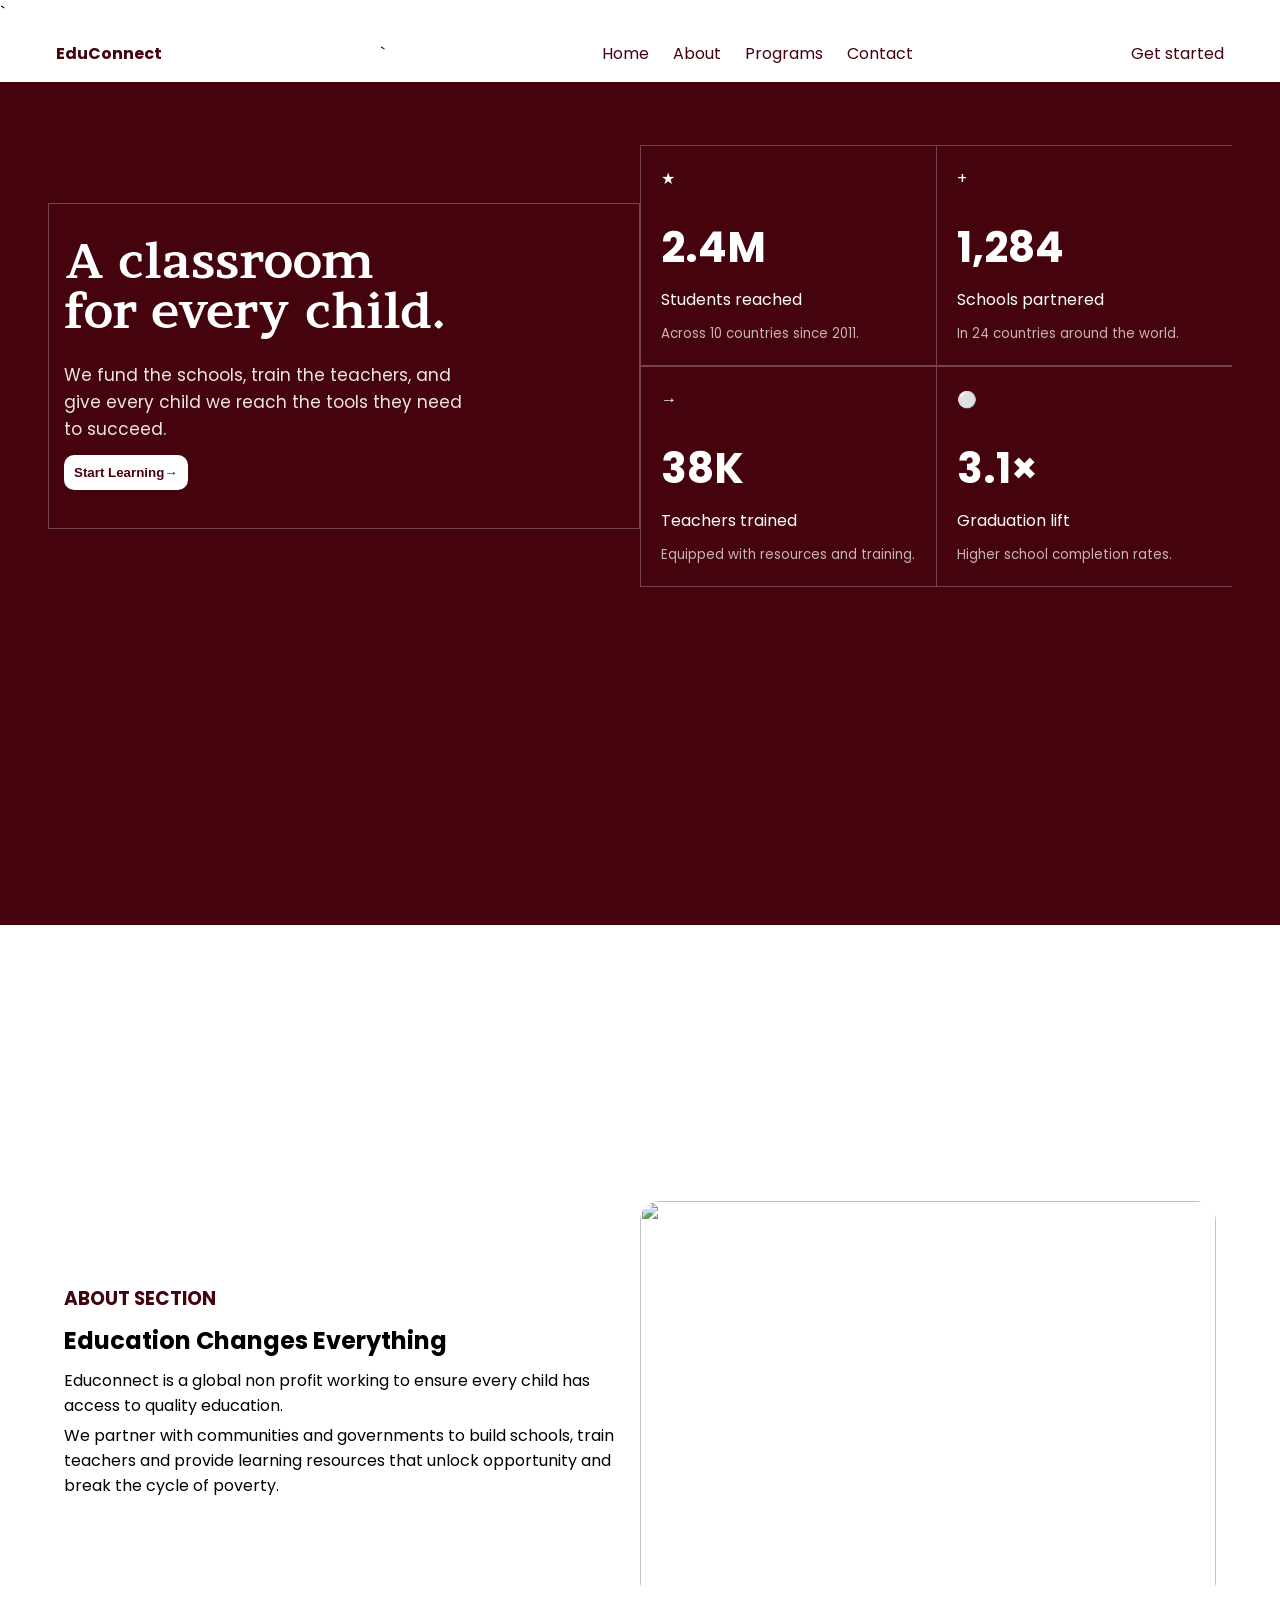
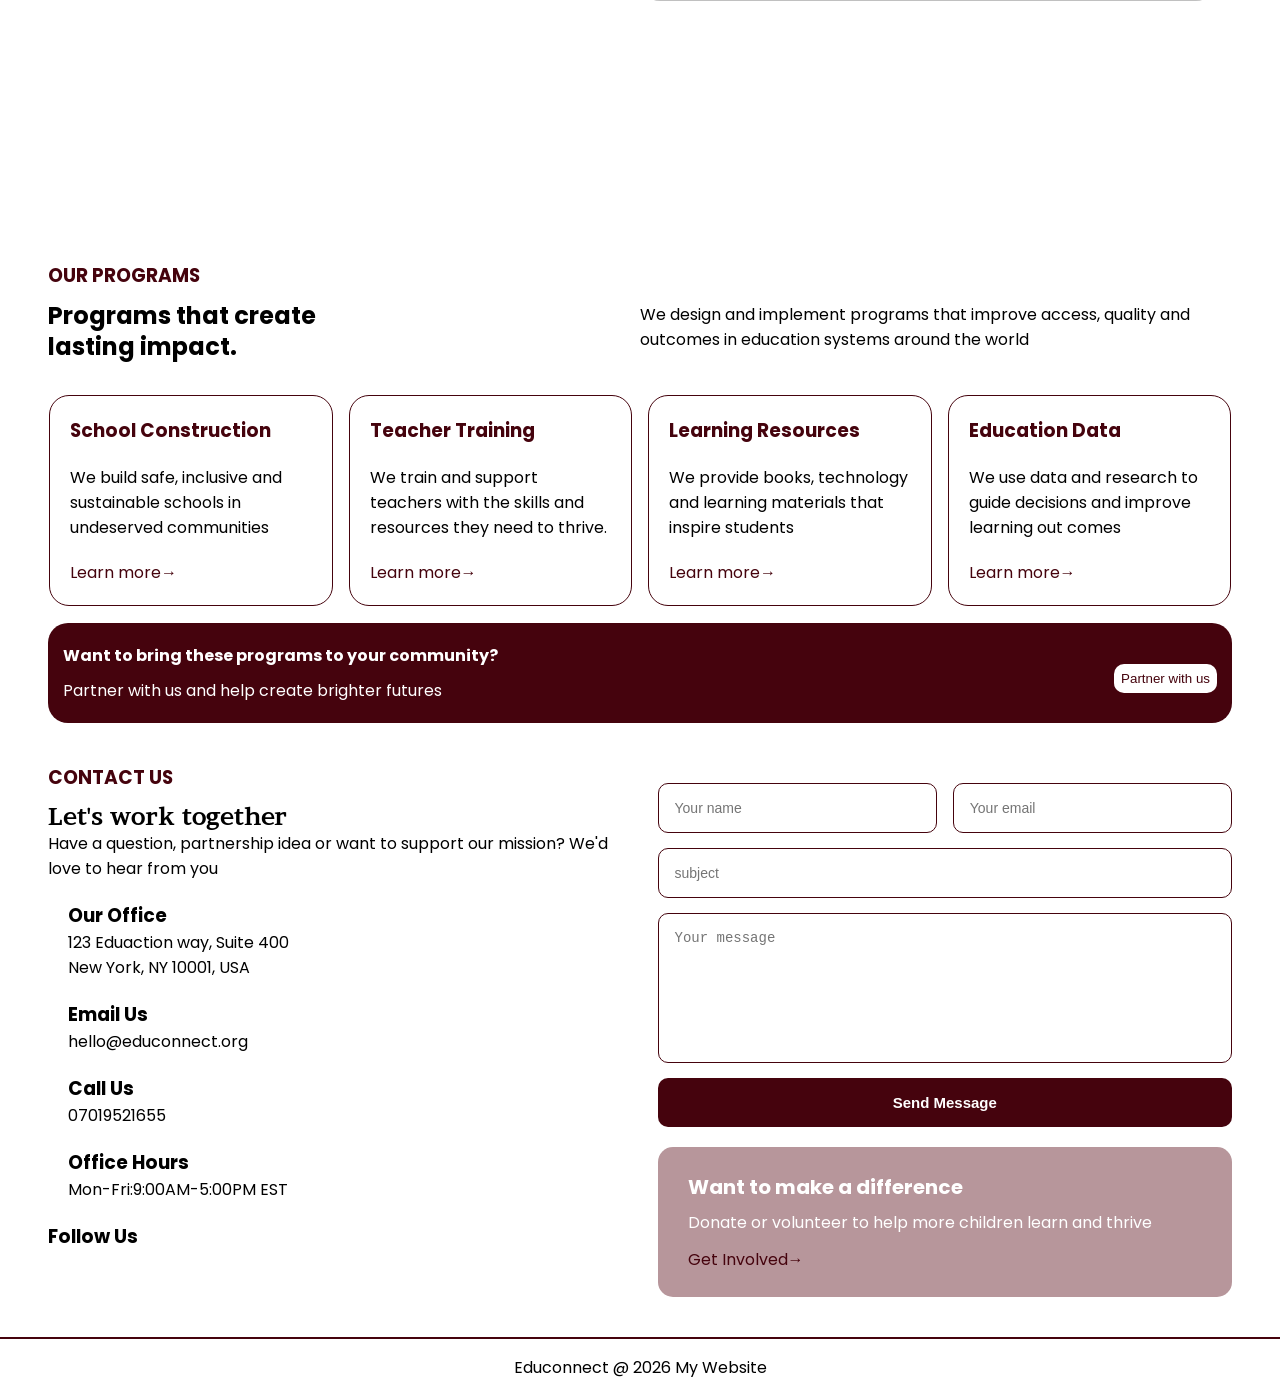
==== index.html @ 4b8af7e7 "finished the entire website" ====
<!DOCTYPE html>
<html lang="en">

<head>
    <link rel="stylesheet" href="https://cdnjs.cloudflare.com/ajax/libs/font-awesome/7.3.1/css/all.min.css"
        integrity="sha512-QeR2VH+lsBE5LSAe1Q5EnTBbe7XTBubt8dG93Y7gidSgdMCr8nVqKcfKAMyN96SV8KDbZVTDXChatu5G2KQGzg=="
        crossorigin="anonymous" referrerpolicy="no-referrer">
    <link rel="preconnect" href="https://fonts.googleapis.com">
    <link rel="preconnect" href="https://fonts.gstatic.com" crossorigin>
    <link
        href="https://fonts.googleapis.com/css2?family=Brawler:wght@400;700&family=Poppins:ital,wght@0,100;0,200;0,300;0,400;0,500;0,600;0,700;0,800;0,900;1,100;1,200;1,300;1,400;1,500;1,600;1,700;1,800;1,900&family=Roboto:ital,wght@0,100..900;1,100..900&display=swap"
        rel="stylesheet">
    <meta charset="UTF-8">
    <meta name="viewport" content="width=device-width, initial-scale=1.0">
    <link rel="stylesheet" href="style.css">
    <title>Education Landing page</title>
</head>

<body>`
    <!-- Header section -->
    <header class="header">
        <div class="container">

            <div class="content">

                <a href="#" class="logo">EduConnect</a>

`
                <nav>
                    <ul class="nav-links">
                        <li><a href="#home">Home</a></li>
                        <li><a href="#about">About</a></li>
                        <li><a href="#programs">Programs</a></li>
                        <li><a href="#contact">Contact</a></li>
                    </ul>

                </nav>

                <button class="menu-icon">menu</button>


                <div class="nav-button"><a href="https://wa.me/2347019521655" target="_blank">Get started</a></div>
            </div>


        </div>
    </header>

    <main>

        <section id="home" class="hero">


            <!-- <hr> -->

            <div class="hero-content">

                <div class="hero-text">

                    <h1>
                        A classroom<br>
                        for every child.
                    </h1>

                    <p>
                        We fund the schools, train the teachers,
                        and give every child we reach the tools
                        they need to succeed.
                    </p>

                    <button class="main-button"><a href="https://wa.me/2347019521655" target="_blank">Start
                            Learning→</a></button>

                </div>



                <div class="stats">

                    <div class="stat">
                        <span class="icon">★</span>
                        <h2>2.4M</h2>
                        <p>Students reached</p>
                        <small>Across 10 countries since 2011.</small>
                    </div>

                    <div class="stat">
                        <span class="icon">+</span>
                        <h2>1,284</h2>
                        <p>Schools partnered</p>
                        <small>In 24 countries around the world.</small>
                    </div>

                    <div class="stat">
                        <span class="icon">→</span>
                        <h2>38K</h2>
                        <p>Teachers trained</p>
                        <small>Equipped with resources and training.</small>
                    </div>

                    <div class="stat">
                        <span class="icon">⚪</span>
                        <h2>3.1×</h2>
                        <p>Graduation lift</p>
                        <small>Higher school completion rates.</small>
                    </div>

                </div>

            </div>

        </section>


        <section id="about" class="about">

            <Div class="aboutcontent">

                <h3>ABOUT SECTION</h3>

                <h1>Education Changes Everything</h1>
                <p class="ptag">
                    Educonnect is a global non profit working to ensure every child
                    has access to quality education.
                </p>

                <p class="tag">
                    We partner with communities and governments to build schools,
                    train teachers and provide learning resources that unlock
                    opportunity and break the cycle of poverty.
                </p>
            </Div>
            <div class="aboutimage">
                <img src="https://images.pexels.com/photos/30105084/pexels-photo-30105084.jpeg" alt="">
                <div class="orangecircle" alt="classroom"></div>
            </div>
        </section>

        <section id="programs" class="prog">
            <div class="grams">
                <div class="programcontent">
                    <h3>OUR PROGRAMS</h3>
                    <h1>Programs that create<br>lasting impact.</h1>
                </div>

                <div class="para">We design and implement programs that improve access, quality and outcomes in
                    education systems around the world</div>

            </div>
            <div class="flag">
                <div class="flags">

                    <i class="fa-solid fa-house"></i>
                    <h3>School Construction</h3>
                    <p>We build safe, inclusive and sustainable schools in undeserved communities </p>
                    <a href="">Learn more→</a>
                </div>

                <div class="flags">
                    <i class="fa-solid fa-user"></i>
                    <h3>Teacher Training</h3>
                    <p>We train and support teachers with the skills and resources they need to thrive.</p>
                    <a href="">Learn more→</a>
                </div>

                <div class="flags">
                    <i class="fa-solid fa-book"></i>
                    <h3>Learning Resources</h3>
                    <p>We provide books, technology and learning materials that inspire students</p>
                    <a href="">Learn more→</a>
                </div>

                <div class="flags">
                    <i class="fa-solid fa-chart-line"></i>
                    <h3>Education Data</h3>
                    <p>We use data and research to guide decisions and improve learning out comes</p>
                    <a href="">Learn more→</a>
                </div>
            </div>

            <div class="nelson">
                <div class="els">
                    <i class="fa-solid fa-child"></i>
                    <div class="nel">
                        <h4>Want to bring these programs to your community?</h4>
                        <p>Partner with us and help create brighter futures</p>
                    </div>
                </div>


                <button><a href="">Partner with us</a></button>


            </div>
        </section>

        <section id="contact" class="contact">
            <div class="act">
                <div class="tact">
                    <h3>CONTACT US</h3>
                    <h1>Let's work together</h1>
                    <p>Have a question, partnership idea or want to support our mission? We'd love to hear from you</p>
                </div>
                <div class="tac">
                    <i class="fa-solid fa-location-dot"></i>
                    <div class="cat">
                        <h3>Our Office</h3>
                        <p>123 Eduaction way, Suite 400<br> New York, NY 10001, USA</p>
                    </div>
                </div>

                <div class="tac">
                    <i class="fa-solid fa-envelope"></i>
                    <div class="cat">
                        <h3>Email Us</h3>
                        <p>hello@educonnect.org</p>
                    </div>
                </div>

                <div class="tac">
                    <i class="fa-solid fa-phone"></i>
                    <div class="cat">
                        <h3>Call Us</h3>
                        <p>07019521655</p>
                    </div>
                </div>

                <div class="tac">
                    <i class="fa-solid fa-clock"></i>
                    <div class="cat">
                        <h3>Office Hours</h3>
                        <p>Mon-Fri:9:00AM-5:00PM EST</p>
                    </div>
                </div>

                <div class="tac">
                    <div class="cat">
                        <h3>Follow Us</h3>
                    </div>
                    <div>
                        <i class="fa-brands fa-facebook"></i>
                        <i class="fa-brands fa-x-twitter"></i>
                        <i class="fa-brands fa-instagram"></i>
                    </div>

                </div>
            </div>

            <div class="flash">
                <div class="dog">
                    <input type="text" placeholder="Your name">
                    <input type="email" placeholder="Your email">
                </div>

                <input type="text" placeholder="subject">
                <textarea name="Your message" id="Your message" placeholder="Your message"></textarea>
                <button type="submit">Send Message</button>

                <div class="donate-box">
                    <i class="fa-solid fa-paper-plane"></i>
                    <div class="don">
                        <h3>Want to make a difference</h3>
                        <p>Donate or volunteer to help more children learn and thrive</p>
                        <a href="">Get Involved→</a>
                    </div>
                </div>
            </div>


        </section>
        <footer>
            <hr>
            <p>Educonnect @ 2026 My Website</p>
        </footer>

    </main>



</body>

</html>
---- style.css ----
/* Global styles */
* {
  margin: 0;
  padding: 0;
  box-sizing: border-box;
}

body {
  font-family: "Poppins", sans-serif;
}

a {
  text-decoration: none;
}

li {
  list-style: none;
}

.container {
  padding-inline: 1rem;
  max-width: 1440px;
  margin-inline: auto;
}

/* Header section */
.header {
  background-color: white;
  padding-block: 1rem;
  position: fixed;
  z-index: 1000;
  width: 100%;
}

.header .content {
  display: flex;
  align-items: center;
  justify-content: space-between;
}
.content a {
  font-family: "Poppins", sans-serif;
  color: #45030d;
}

.logo {
  font-family: "Poppins", sans-serif;
  font-weight: bolder;
  color: #45030d;
}

.header .nav-button {
  display: none;
}

.header ul {
  display: none;
}

.demo .content {
  display: flex;
  align-items: center;
  justify-content: space-between;
}

.menu-icon {
  background-color: #45030d;
  border: none;
  color: white;
  padding: 8px;
  border-radius: 14px;
}
.hero {
  min-height: 100vh;
  background: #45030d;
  color: white;
  padding-inline: 1rem;
  padding-bottom: 40px;
  padding-top: 80px;
  /* padding: 120px 7% 40px; */
  background-repeat: no-repeat;
  background-size: cover;
  background-position: center;
  position: relative;
}

.main-button a {
  color: #45030d;
}

.hero-text p {
  margin-block: 6px;
}

.main-button {
  padding: 10px;
  border-radius: 10px;
  background-color: white;
  margin-block: 6px;
  border: none;
  font-weight: bold;
}

.hero-content {
  display: grid;
  grid-template-columns: 1fr;
  align-items: center;
  position: relative;
  z-index: 2;
}

.hero-text {
  padding: 15px;
  border: 1px solid rgba(255, 255, 255, 0.25);
}

.hero-text h1 {
  font-size: 48px;
  line-height: 1.05;
  margin-bottom: 25px;
  font-family: "Brawler", serif;
}

.hero-text p {
  max-width: 420px;
  line-height: 1.6;
  font-size: 17px;
  opacity: 0.9;
}

.stats {
  display: grid;
  grid-template-columns: 1fr;
  align-items: center;
}

.stat {
  padding: 20px;
  border: 1px solid rgba(255, 255, 255, 0.25);
  border-right: none;
}

.stat h2 {
  font-size: 42px;
  margin: 25px 0 8px;
}

.stat p {
  font-size: 16px;
  margin-bottom: 8px;
}

.stat small {
  opacity: 0.7;
}

.about {
  padding-inline: 1rem;
  margin-top: 1rem;
  min-height: 100vh;
}

.aboutimage img {
  width: 100%;
  height: 300px;
  object-fit: cover;
  display: block;
  border-radius: 20px;
  margin-top: 20px;
}

.aboutcontent h1 {
  color: black;
  padding-bottom: 10px;
  /* line-height: 1.05; */
  padding-top: 10px;
}

.aboutcontent h3 {
  color: #45030d;
}

.aboutcontent .ptag {
  padding-bottom: 5px;
}

.orangecircle {
  display: none;
}

.prog {
  padding-inline: 1rem;
  margin-top: 20px;
  width: 100%;
}

.programcontent h3 {
  color: #45030d;
}

.programcontent h1 {
  line-height: 1.3;
  padding-top: 10px;
}

.para {
  margin-block: 10px;
}

.flag {
  border: 1px solid rgba(255, 255, 255, 0.25);
}

.flags {
  padding: 20px;
  background-color: white;
  border-radius: 20px;
  border: 1px solid #45030d;
}

.flags i {
  font-size: 40px;
  margin-bottom: 20px;
  color: #45030d;
}

.flags p {
  margin-top: 20px;
  margin-bottom: 20px;
 display: -webkit-box;
  -webkit-line-clamp: 3;
  -webkit-box-orient: vertical;
  overflow: hidden;
  
}

.flags a {
  color: #45030d;
}

.flags h3 {
  color: #45030d;
}

.nelson {
  background-color: #45030d;
  border-radius: 20px;
  padding: 20px 15px;
  margin-block: 10px;
}

.nelson button {
  background-color: white;
  padding: 7px;
  border-radius: 10px;
  color: #45030d;
  border: none;
  margin-top: 10px;
}

.nelson a {
  color: #45030d;
}

.nelson i {
  color: white;
  font-size: 40px;
  margin-bottom: 10px;
}

.nel {
  color: white;
}

.nel p {
  margin-top: 10px;
}

.son {
  display: flex;
  align-items: center;
  justify-content: space-between;
  gap: 10px;
}

.contact {
  padding-top: 30px;
  padding-inline: 1rem;
  gap: 35px;
}

.tact h3 {
  color: #45030d;
}

.tact h1 {
  font-family: "Brawler", serif;
  margin-top: 10px;
}

.tac {
  display: flex;
  align-items: center;
  gap: 20px;
  margin-top: 20px;
}

.tac i {
  color: #45030d;
  font-size: 22px;
}

.flash {
  display: flex;
  flex-direction: column;
  gap: 0;
  margin-top: 20px;
}

input,
textarea {
  width: 100%;
  box-sizing: border-box;
  padding: 16px;
  margin-bottom: 15px;
  border: 1px solid #45030d;
  border-radius: 10px;
  outline: none;
  font-size: 14px;
}

textarea {
  height: 150px;
  resize: none;
}

.flash button {
  width: 100%;
  padding: 16px;
  border: none;
  border-radius: 10px;
  background-color: #45030d;
  color: white;
  font-weight: bold;
  font-size: 15px;
  cursor: grab;
}

.donate-box {
  margin-top: 20px;
   padding: 25px 20px;
  background-color: #b7969b;
  border-radius: 15px;
  display: flex;
  gap: 10px;
  margin-bottom: 40px;

  flex-direction: column;
}

.donate-box i {
  color: #45030d;
  font-size: 30px;
}

.don h3 {
  margin: 0 0 8px;
  font-size: 20px;
  color: white;
}

.don p {
  /* margin: 0 0 8px; */
  margin-bottom: 12px;
  color: white;
}

.don a {
  color:#45030d;
}

hr {
  /* color: #45030d; */
  border: none;
  border-top: 2px solid #45030d;
}

footer p {
  margin-block: 1rem;
  justify-content: center;
  text-align: center;
}

/* 




.icon {
    font-size: 25px;
}







.nelson{
    display: flex;
    background-color: #45030d;
    border-radius: 20px;
    padding: 20px 15px;
    justify-content: space-between;
    align-items: center;
    margin-block: 10px;
    width: 100%;
    
}


.ptag{
    padding-bottom: 10px;
} 




.prog{
    width: 100%;
}



 










    














.contact{
    display: flex;
    margin: 80px 7% 20px;
    justify-content: space-between;
    gap: 35px;
}

.tact{
    width: 50%;
    

}











.cat p{
    margin-top: -5px;
    line-height: -2.5;
}


*/

@media (min-width: 768px) {
  .flag {
    display: grid;
    grid-template-columns: repeat(2, 1fr);
    gap: 1rem;
  }
}

@media (min-width: 1200px) {
  .container {
    width: 1200px;
    margin-inline: auto;
  }

  /* Header section */
  .header .menu-icon {
    display: none;
  }

  .header ul {
    display: flex;
    align-items: center;
    gap: 1.5rem;
  }

  .header .nav-button {
    display: block;
  }

  .hero {
    padding: 120px 3rem 20px;
  }

  .hero-content {
    display: grid;
    grid-template-columns: 1fr 1fr;
    object-fit: fill;
  }

  .hero-text {
    padding-block: 2rem;
  }

  .stats {
    display: grid;
    grid-template-columns: 1fr 1fr;
    align-items: center;
  }

  .about {
    display: flex;
    margin-top: none;
    align-items: center;
    margin-inline: 3rem;
    position: relative;
  }

  .aboutcontent {
    width: 50%;
  }

  .aboutimage {
    width: 50%;
  }

  .aboutimage img {
    width: 100%;
    height: 400px;
    object-fit: cover;
    display: block;
    border-radius: 20px;
    margin-top: none;
    position: relative;
  }

  /* .orangecircle{
width: 450px;
height: 450px;
background-color: #45030d;
border-radius: 50%;

position: absolute;
right: -100px;
top: -100px;
overflow-x: hidden;
z-index: 1000;

} */

  .aboutimage {
    position: relative;
  }

  .aboutimage img {
    position: relative;
    z-index: 2;
  }

  .prog {
    padding-inline: 3rem;
    margin-top: 20px;
    /* width: 100%; */
  }

  .grams {
    display: flex;
    justify-content: space-between;
    align-items: flex-end;
    margin-bottom: 2rem;
  }

  .programcontent {
    width: 50%;
  }

  .para {
    width: 50%;
  }

  .flag {
    grid-template-columns: repeat(4, 1fr);
  }

  .nelson {
    display: flex;
    justify-content: space-between;
    align-items: center;
    margin-top: 1rem;
  }

  .els {
    display: flex;
    align-items: center;
  }

  .contact {
    display: flex;
    padding-inline: 3rem;
  }

  .act {
    width: 50%;
  }

  .flash {
    width: 50%;
  }

  .dog {
    display: flex;
    gap: 1rem;
  }

  .donate-box {
    flex-direction: row;
  }
}
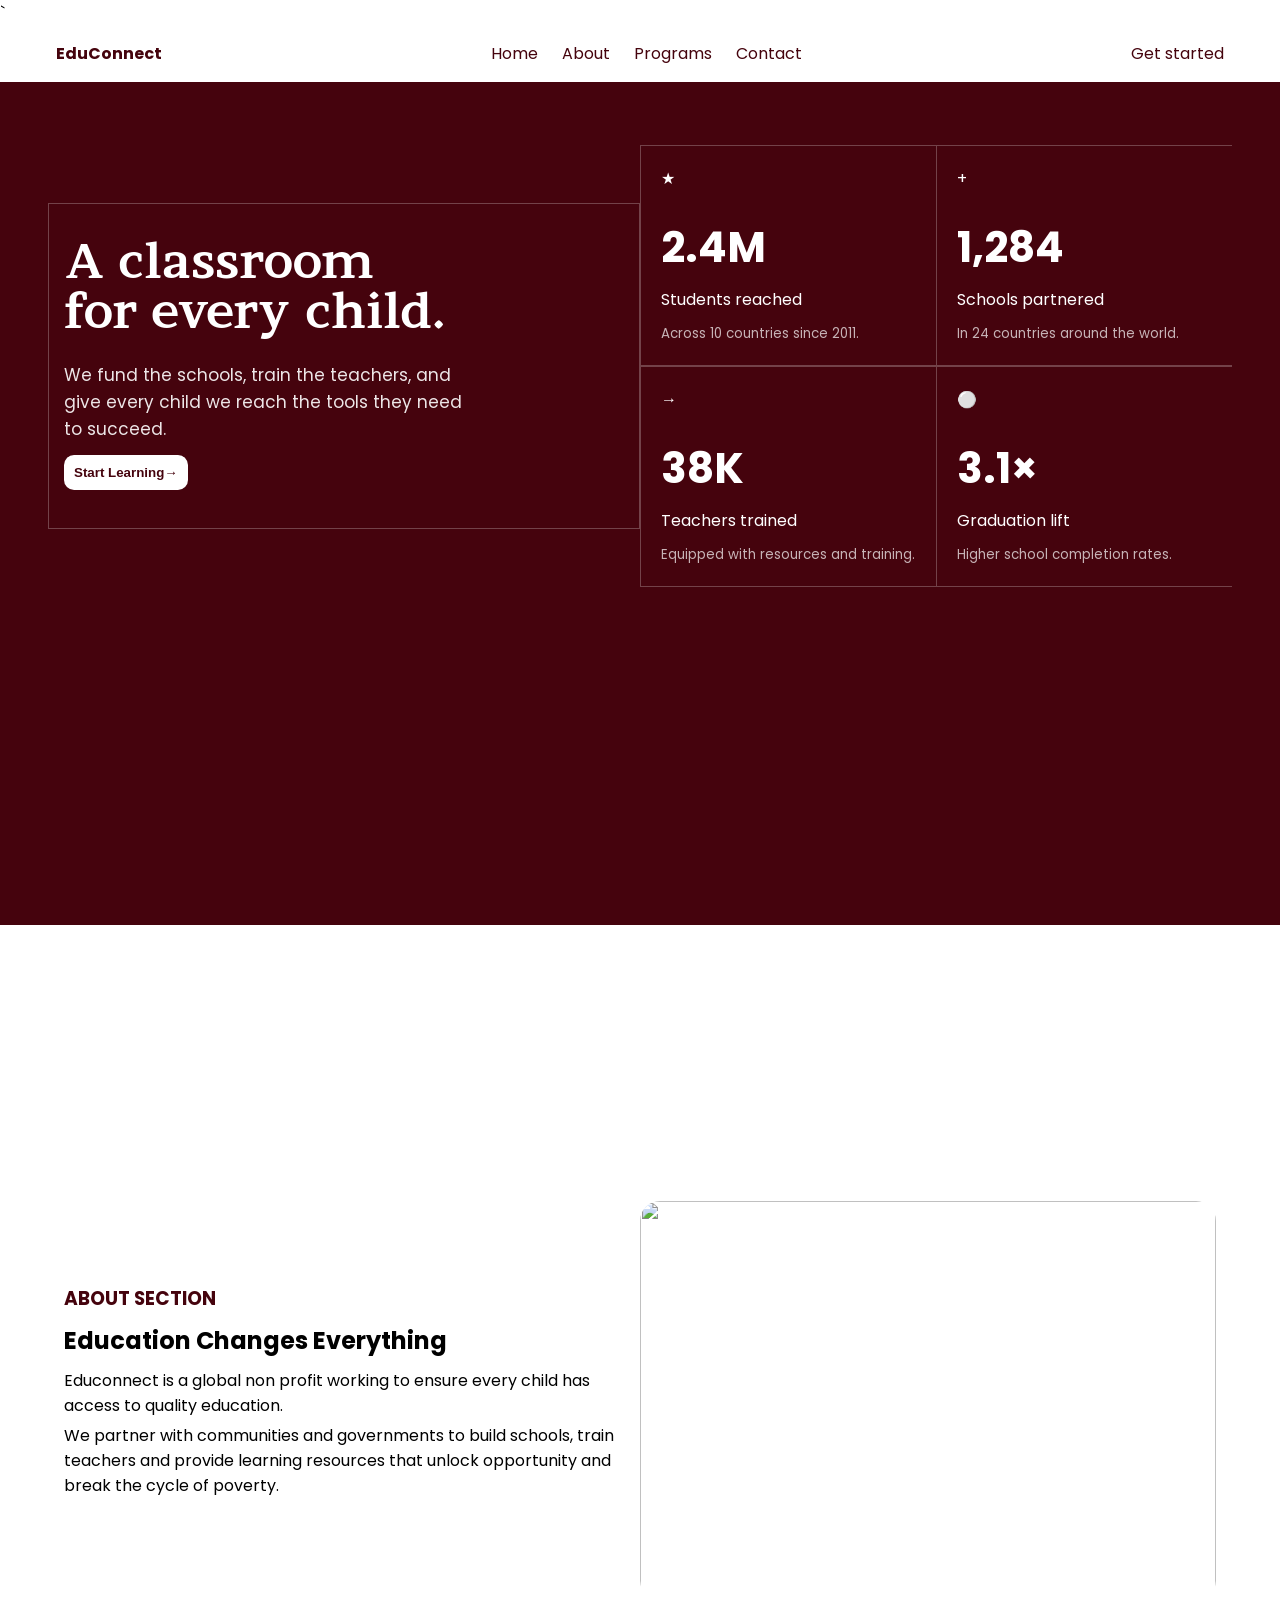
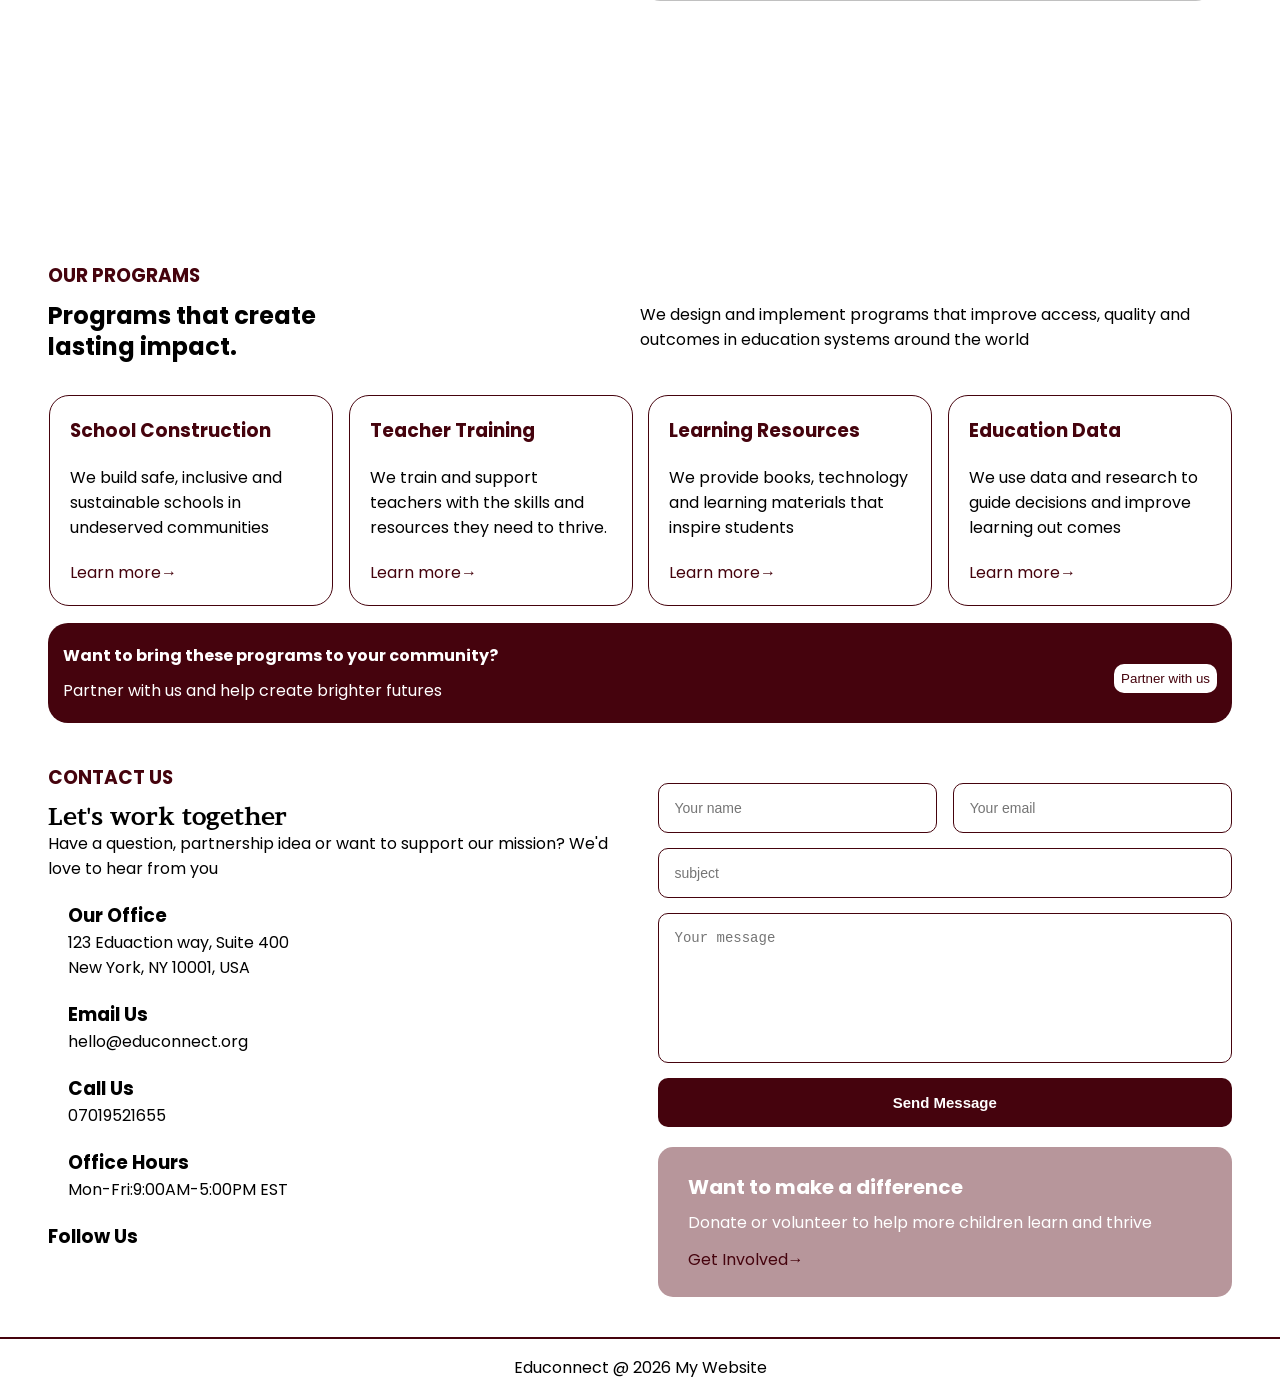
==== commit b392246b: "Added mobile viewport" ====
--- a/index.html
+++ b/index.html
@@ -13,7 +13,7 @@
     <meta charset="UTF-8">
     <meta name="viewport" content="width=device-width, initial-scale=1.0">
     <link rel="stylesheet" href="style.css">
-    <title>Education Landing page</title>
+    <title>Education Landing</title>
 </head>
 
 <body>`
@@ -25,7 +25,7 @@
 
                 <a href="#" class="logo">EduConnect</a>
 
-`
+                
                 <nav>
                     <ul class="nav-links">
                         <li><a href="#home">Home</a></li>
@@ -276,6 +276,69 @@
     </main>
 
 
+<script src="script.js" defer>
+    
+/* ========================================
+   EDUCONNECT — SCROLL REVEAL ANIMATIONS
+======================================== */
+
+document.documentElement.classList.add("js");
+
+const revealElements = document.querySelectorAll(
+  ".aboutcontent, .aboutimage, " +
+  ".programcontent, .para, .flags, " +
+  ".nelson, .tact, .tac, .dog, " +
+  ".flash > input, .flash > textarea, " +
+  ".flash > button, .donate-box, footer"
+);
+
+// Add reveal classes without changing the HTML.
+revealElements.forEach((element, index) => {
+  element.classList.add("reveal");
+
+  // Reveal program cards and contact details in sequence.
+  if (element.classList.contains("flags")) {
+    element.style.setProperty(
+      "--reveal-delay",
+      `${(index % 4) * 100}ms`
+    );
+  }
+
+  if (element.classList.contains("tac")) {
+    element.style.setProperty(
+      "--reveal-delay",
+      `${(index % 3) * 90}ms`
+    );
+  }
+});
+
+// Reveal elements as they enter the viewport.
+if ("IntersectionObserver" in window) {
+  const observer = new IntersectionObserver(
+    (entries, observerInstance) => {
+      entries.forEach((entry) => {
+        if (entry.isIntersecting) {
+          entry.target.classList.add("is-visible");
+          observerInstance.unobserve(entry.target);
+        }
+      });
+    },
+    {
+      threshold: 0.12,
+      rootMargin: "0px 0px -35px 0px"
+    }
+  );
+
+  revealElements.forEach((element) => {
+    observer.observe(element);
+  });
+} else {
+  // Fallback for older browsers.
+  revealElements.forEach((element) => {
+    element.classList.add("is-visible");
+  });
+}
+</script>
 
 </body>
 
--- a/style.css
+++ b/style.css
@@ -645,3 +645,342 @@
     flex-direction: row;
   }
 }
+
+
+/* ========================================
+   EDUCONNECT — PREMIUM ANIMATION LAYER
+   Added styles only; existing design stays.
+======================================== */
+
+/* Smooth scrolling between page sections */
+html {
+  scroll-behavior: smooth;
+  scroll-padding-top: 85px;
+}
+
+/* Keep anchor targets visible below fixed header */
+#home,
+#about,
+#programs,
+#contact {
+  scroll-margin-top: 85px;
+}
+
+/* Smooth hover transitions */
+a,
+button,
+.flags,
+.stat,
+.aboutimage img,
+.tac i,
+.donate-box {
+  transition:
+    color 0.3s ease,
+    background-color 0.3s ease,
+    border-color 0.3s ease,
+    box-shadow 0.35s ease,
+    transform 0.35s cubic-bezier(0.2, 0.8, 0.2, 1);
+}
+
+/* Header refinement */
+.header {
+  transition:
+    box-shadow 0.35s ease,
+    background-color 0.35s ease;
+}
+
+.header .content a {
+  transition: color 0.25s ease;
+}
+
+.logo:hover {
+  color: #b7969b;
+}
+
+.nav-links a {
+  position: relative;
+}
+
+.nav-links a::after {
+  content: "";
+  position: absolute;
+  left: 0;
+  bottom: -5px;
+  width: 0;
+  height: 2px;
+  background-color: #45030d;
+  transition: width 0.3s ease;
+}
+
+.nav-links a:hover::after {
+  width: 100%;
+}
+
+.nav-links a:hover {
+  color: #b7969b;
+}
+
+/* Hero entrance animation */
+@keyframes heroEntrance {
+  from {
+    opacity: 0;
+    transform: translateY(24px);
+  }
+
+  to {
+    opacity: 1;
+    transform: translateY(0);
+  }
+}
+
+.hero-text {
+  animation: heroEntrance 0.85s ease-out both;
+}
+
+.stats .stat {
+  animation: heroEntrance 0.7s ease-out both;
+}
+
+.stats .stat:nth-child(1) {
+  animation-delay: 0.15s;
+}
+
+.stats .stat:nth-child(2) {
+  animation-delay: 0.25s;
+}
+
+.stats .stat:nth-child(3) {
+  animation-delay: 0.35s;
+}
+
+.stats .stat:nth-child(4) {
+  animation-delay: 0.45s;
+}
+
+/* Main CTA buttons */
+.main-button,
+.nelson button,
+.flash button,
+.menu-icon {
+  transition:
+    transform 0.25s ease,
+    box-shadow 0.25s ease,
+    background-color 0.25s ease;
+}
+
+.main-button:hover,
+.nelson button:hover {
+  transform: translateY(-3px);
+  box-shadow: 0 10px 25px rgba(0, 0, 0, 0.16);
+}
+
+.main-button:active,
+.nelson button:active,
+.flash button:active,
+.menu-icon:active {
+  transform: scale(0.97);
+}
+
+.main-button:hover {
+  background-color: #f4e8ea;
+}
+
+.flash button {
+  cursor: pointer;
+}
+
+.flash button:hover {
+  background-color: #6a1723;
+  box-shadow: 0 8px 22px rgba(69, 3, 13, 0.2);
+}
+
+/* Statistics cards */
+.stat {
+  transition:
+    background-color 0.3s ease,
+    transform 0.3s ease;
+}
+
+.stat:hover {
+  background-color: rgba(255, 255, 255, 0.07);
+}
+
+.stat .icon {
+  display: inline-block;
+  transition: transform 0.35s ease;
+}
+
+.stat:hover .icon {
+  transform: translateY(-4px) rotate(8deg);
+}
+
+/* About image interaction */
+.aboutimage {
+  overflow: hidden;
+  border-radius: 20px;
+}
+
+.aboutimage img {
+  will-change: transform;
+}
+
+.aboutimage:hover img {
+  transform: scale(1.035);
+}
+
+/* Program cards */
+.flags {
+  position: relative;
+  overflow: hidden;
+  will-change: transform;
+}
+
+.flags:hover {
+  transform: translateY(-7px);
+  border-color: #b7969b;
+  box-shadow: 0 14px 30px rgba(69, 3, 13, 0.1);
+}
+
+.flags i {
+  transition:
+    transform 0.35s ease,
+    color 0.35s ease;
+}
+
+.flags:hover i {
+  transform: translateY(-4px) scale(1.08);
+  color: #b7969b;
+}
+
+.flags a,
+.don a {
+  display: inline-block;
+  transition:
+    transform 0.25s ease,
+    color 0.25s ease;
+}
+
+.flags a:hover,
+.don a:hover {
+  transform: translateX(4px);
+  color: #b7969b;
+}
+
+/* Partnership banner */
+.nelson {
+  transition:
+    box-shadow 0.3s ease,
+    transform 0.3s ease;
+}
+
+.nelson:hover {
+  box-shadow: 0 12px 28px rgba(69, 3, 13, 0.16);
+}
+
+/* Contact information icons */
+.tac > i {
+  transition:
+    transform 0.3s ease,
+    color 0.3s ease;
+}
+
+.tac:hover > i {
+  transform: translateY(-3px);
+  color: #b7969b;
+}
+
+/* Form interaction */
+input,
+textarea {
+  transition:
+    border-color 0.25s ease,
+    box-shadow 0.25s ease,
+    background-color 0.25s ease;
+}
+
+input:focus,
+textarea:focus {
+  border-color: #b7969b;
+  box-shadow: 0 0 0 4px rgba(183, 150, 155, 0.18);
+  background-color: #fffdfd;
+}
+
+/* Donation card */
+.donate-box {
+  transition:
+    transform 0.3s ease,
+    box-shadow 0.3s ease;
+}
+
+.donate-box:hover {
+  transform: translateY(-4px);
+  box-shadow: 0 12px 25px rgba(69, 3, 13, 0.1);
+}
+
+/* Scroll reveal — activated by JavaScript */
+.js .reveal {
+  opacity: 0;
+  transform: translateY(28px);
+  transition:
+    opacity 0.75s ease,
+    transform 0.75s cubic-bezier(0.2, 0.8, 0.2, 1);
+  transition-delay: var(--reveal-delay, 0ms);
+}
+
+.js .reveal.reveal-left {
+  transform: translateX(-28px);
+}
+
+.js .reveal.reveal-right {
+  transform: translateX(28px);
+}
+
+.js .reveal.is-visible {
+  opacity: 1;
+  transform: translate(0, 0);
+}
+
+/* Keyboard accessibility */
+a:focus-visible,
+button:focus-visible {
+  outline: 3px solid #b7969b;
+  outline-offset: 4px;
+}
+
+/* Mobile refinements */
+@media (max-width: 767px) {
+  .flags:hover {
+    transform: translateY(-3px);
+  }
+
+  .main-button:hover,
+  .nelson button:hover {
+    transform: translateY(-2px);
+  }
+
+  .js .reveal {
+    transition-duration: 0.55s;
+  }
+}
+
+/* Respect users who prefer less motion */
+@media (prefers-reduced-motion: reduce) {
+  html {
+    scroll-behavior: auto;
+  }
+
+  *,
+  *::before,
+  *::after {
+    animation-duration: 0.01ms !important;
+    animation-iteration-count: 1 !important;
+    scroll-behavior: auto !important;
+    transition-duration: 0.01ms !important;
+    transition-delay: 0ms !important;
+  }
+
+  .js .reveal {
+    opacity: 1;
+    transform: none;
+  }
+}
